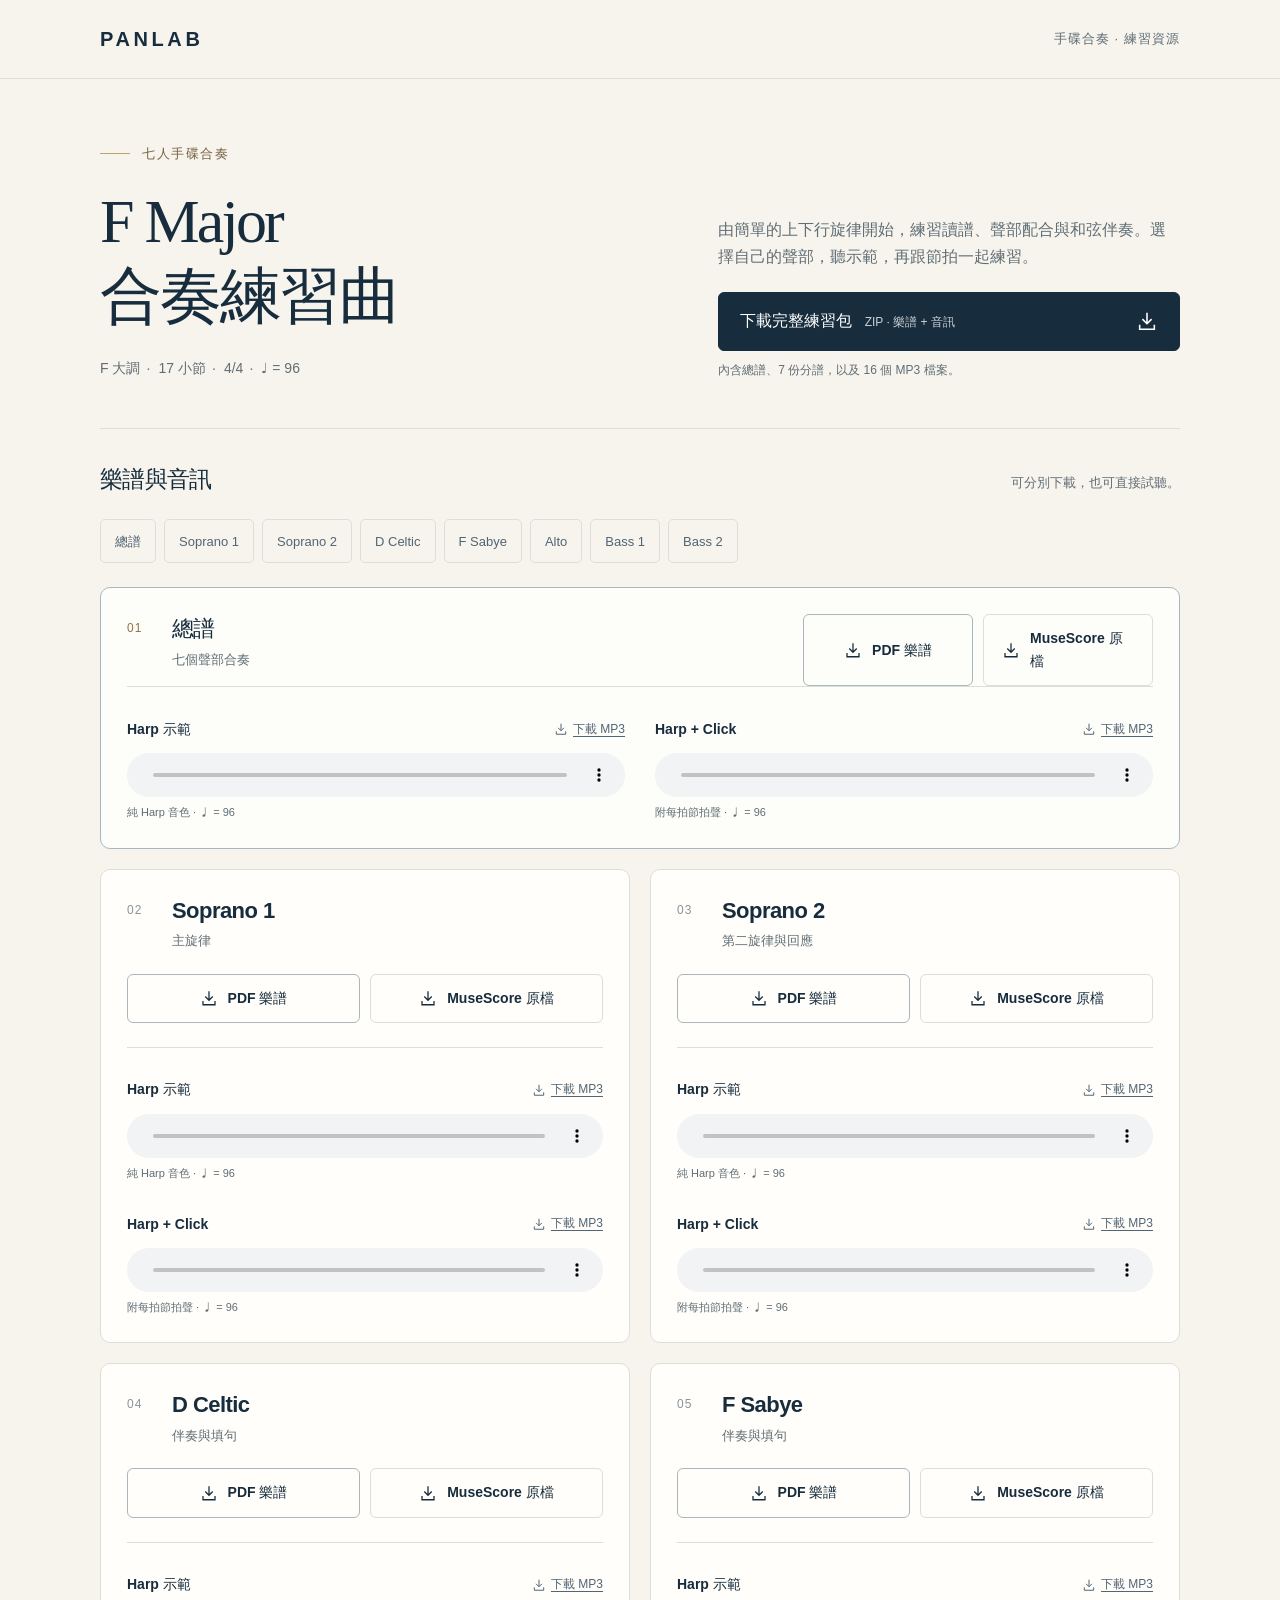
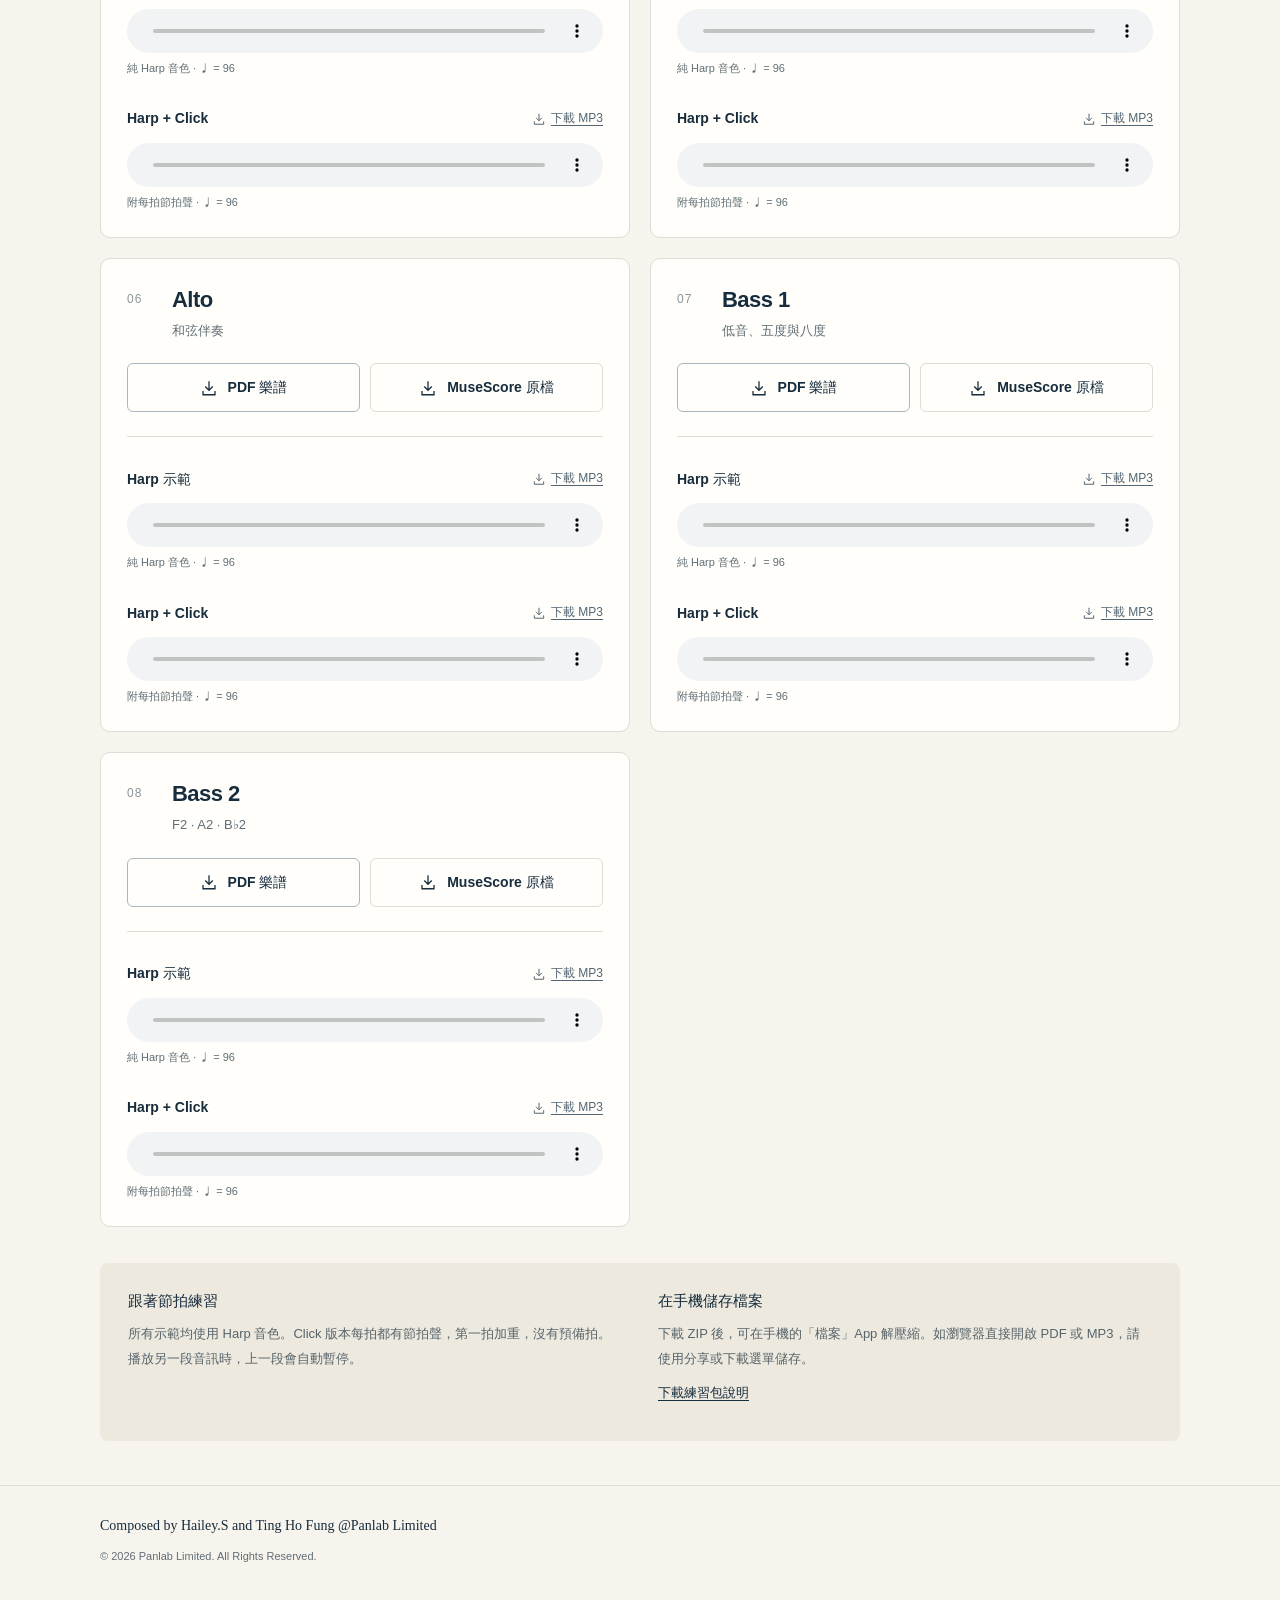
==== index.html @ 7519a70c "Publish Panlab F major practice downloads" ====
<!doctype html>
<html lang="zh-Hant">
<head>
  <meta charset="utf-8">
  <meta name="viewport" content="width=device-width, initial-scale=1">
  <meta name="theme-color" content="#172c3d">
  <meta name="description" content="Panlab F Major 七人手碟合奏練習曲：下載總譜、七份分譜、Harp 示範及附 Click 的 MP3。17 小節，4/4，速度 96。">
  <title>F Major 合奏練習曲 | Panlab</title>
  <link rel="stylesheet" href="style.css">
  <script src="app.js" defer></script>
</head>
<body>
  <a class="skip-link" href="#scores">跳至樂譜與音訊</a>
  <header class="site-header">
    <div class="wrap header-inner">
      <a class="brand" href="./" aria-label="Panlab 首頁">PANLAB</a>
      <span class="header-note">手碟合奏 · 練習資源</span>
    </div>
  </header>
  <main class="wrap">
    <section class="hero" aria-labelledby="page-title">
      <div>
        <p class="eyebrow">七人手碟合奏</p>
        <h1 id="page-title"><span lang="en">F Major</span><br>合奏練習曲</h1>
        <p class="score-meta"><span>F 大調</span><span>17 小節</span><span>4/4</span><span>♩ = 96</span></p>
      </div>
      <div>
        <p class="hero-description">由簡單的上下行旋律開始，練習讀譜、聲部配合與和弦伴奏。選擇自己的聲部，聽示範，再跟節拍一起練習。</p>
        <a class="button button-primary" href="downloads/F-Major-Ensemble-Practice-Revised-Panlab-2026-10-31.zip" download>
          <span>下載完整練習包 <small>ZIP · 樂譜 + 音訊</small></span>
          <svg aria-hidden="true" viewBox="0 0 24 24"><path d="M12 3v12m-5-5 5 5 5-5M4 16v5h16v-5"/></svg>
        </a>
        <p class="zip-note">內含總譜、7 份分譜，以及 16 個 MP3 檔案。</p>
      </div>
    </section>
    <section id="scores" aria-labelledby="scores-title">
      <div class="section-heading">
        <h2 id="scores-title">樂譜與音訊</h2>
        <p>可分別下載，也可直接試聽。</p>
      </div>
      <nav class="part-jumps" aria-label="快速選擇聲部">
        <a href="#part-1">總譜</a>
        <a href="#part-2">Soprano 1</a>
        <a href="#part-3">Soprano 2</a>
        <a href="#part-4">D Celtic</a>
        <a href="#part-5">F Sabye</a>
        <a href="#part-6">Alto</a>
        <a href="#part-7">Bass 1</a>
        <a href="#part-8">Bass 2</a>
      </nav>
      <div class="score-grid">
      <article class="score-card score-card--full" aria-labelledby="part-1">
        <div class="card-heading">
          <span class="card-number" aria-hidden="true">01</span>
          <div>
            <h3 id="part-1">總譜</h3>
            <p class="card-role">七個聲部合奏</p>
          </div>
        </div>
        <div class="score-links">
          <a class="button" href="downloads/Scores/PDF/01-Full-Score.pdf" download aria-label="下載總譜 PDF 樂譜"><svg aria-hidden="true" viewBox="0 0 24 24"><path d="M12 3v12m-5-5 5 5 5-5M4 16v5h16v-5"/></svg>PDF 樂譜</a>
          <a class="button" href="downloads/Scores/MuseScore/01-Full-Score.mscz" download aria-label="下載總譜 MuseScore 原檔"><svg aria-hidden="true" viewBox="0 0 24 24"><path d="M12 3v12m-5-5 5 5 5-5M4 16v5h16v-5"/></svg>MuseScore 原檔</a>
        </div>
        <div class="audio-grid">
          <div class="audio-item">
            <div class="audio-heading">
              <h4>Harp 示範</h4>
              <a href="downloads/Audio/Harp/01-Full-Score-96BPM-Harp.mp3" download aria-label="下載總譜 Harp 示範 MP3"><svg aria-hidden="true" viewBox="0 0 24 24"><path d="M12 3v12m-5-5 5 5 5-5M4 16v5h16v-5"/></svg>下載 MP3</a>
            </div>
            <audio controls preload="none" aria-label="總譜 Harp 示範">
              <source src="downloads/Audio/Harp/01-Full-Score-96BPM-Harp.mp3" type="audio/mpeg">
              您的瀏覽器未支援音訊播放，請使用上方連結下載 MP3。
            </audio>
            <p class="audio-note">純 Harp 音色 · ♩ = 96</p>
          </div>
          <div class="audio-item">
            <div class="audio-heading">
              <h4>Harp + Click</h4>
              <a href="downloads/Audio/Harp-with-Click/01-Full-Score-96BPM-Harp-with-Click.mp3" download aria-label="下載總譜 Harp + Click MP3"><svg aria-hidden="true" viewBox="0 0 24 24"><path d="M12 3v12m-5-5 5 5 5-5M4 16v5h16v-5"/></svg>下載 MP3</a>
            </div>
            <audio controls preload="none" aria-label="總譜 Harp + Click">
              <source src="downloads/Audio/Harp-with-Click/01-Full-Score-96BPM-Harp-with-Click.mp3" type="audio/mpeg">
              您的瀏覽器未支援音訊播放，請使用上方連結下載 MP3。
            </audio>
            <p class="audio-note">附每拍節拍聲 · ♩ = 96</p>
          </div>
        </div>
      </article>
      <article class="score-card" aria-labelledby="part-2">
        <div class="card-heading">
          <span class="card-number" aria-hidden="true">02</span>
          <div>
            <h3 id="part-2">Soprano 1</h3>
            <p class="card-role">主旋律</p>
          </div>
        </div>
        <div class="score-links">
          <a class="button" href="downloads/Scores/PDF/02-Soprano-1.pdf" download aria-label="下載Soprano 1 PDF 樂譜"><svg aria-hidden="true" viewBox="0 0 24 24"><path d="M12 3v12m-5-5 5 5 5-5M4 16v5h16v-5"/></svg>PDF 樂譜</a>
          <a class="button" href="downloads/Scores/MuseScore/02-Soprano-1.mscz" download aria-label="下載Soprano 1 MuseScore 原檔"><svg aria-hidden="true" viewBox="0 0 24 24"><path d="M12 3v12m-5-5 5 5 5-5M4 16v5h16v-5"/></svg>MuseScore 原檔</a>
        </div>
        <div class="audio-grid">
          <div class="audio-item">
            <div class="audio-heading">
              <h4>Harp 示範</h4>
              <a href="downloads/Audio/Harp/02-Soprano-1-96BPM-Harp.mp3" download aria-label="下載Soprano 1 Harp 示範 MP3"><svg aria-hidden="true" viewBox="0 0 24 24"><path d="M12 3v12m-5-5 5 5 5-5M4 16v5h16v-5"/></svg>下載 MP3</a>
            </div>
            <audio controls preload="none" aria-label="Soprano 1 Harp 示範">
              <source src="downloads/Audio/Harp/02-Soprano-1-96BPM-Harp.mp3" type="audio/mpeg">
              您的瀏覽器未支援音訊播放，請使用上方連結下載 MP3。
            </audio>
            <p class="audio-note">純 Harp 音色 · ♩ = 96</p>
          </div>
          <div class="audio-item">
            <div class="audio-heading">
              <h4>Harp + Click</h4>
              <a href="downloads/Audio/Harp-with-Click/02-Soprano-1-96BPM-Harp-with-Click.mp3" download aria-label="下載Soprano 1 Harp + Click MP3"><svg aria-hidden="true" viewBox="0 0 24 24"><path d="M12 3v12m-5-5 5 5 5-5M4 16v5h16v-5"/></svg>下載 MP3</a>
            </div>
            <audio controls preload="none" aria-label="Soprano 1 Harp + Click">
              <source src="downloads/Audio/Harp-with-Click/02-Soprano-1-96BPM-Harp-with-Click.mp3" type="audio/mpeg">
              您的瀏覽器未支援音訊播放，請使用上方連結下載 MP3。
            </audio>
            <p class="audio-note">附每拍節拍聲 · ♩ = 96</p>
          </div>
        </div>
      </article>
      <article class="score-card" aria-labelledby="part-3">
        <div class="card-heading">
          <span class="card-number" aria-hidden="true">03</span>
          <div>
            <h3 id="part-3">Soprano 2</h3>
            <p class="card-role">第二旋律與回應</p>
          </div>
        </div>
        <div class="score-links">
          <a class="button" href="downloads/Scores/PDF/03-Soprano-2.pdf" download aria-label="下載Soprano 2 PDF 樂譜"><svg aria-hidden="true" viewBox="0 0 24 24"><path d="M12 3v12m-5-5 5 5 5-5M4 16v5h16v-5"/></svg>PDF 樂譜</a>
          <a class="button" href="downloads/Scores/MuseScore/03-Soprano-2.mscz" download aria-label="下載Soprano 2 MuseScore 原檔"><svg aria-hidden="true" viewBox="0 0 24 24"><path d="M12 3v12m-5-5 5 5 5-5M4 16v5h16v-5"/></svg>MuseScore 原檔</a>
        </div>
        <div class="audio-grid">
          <div class="audio-item">
            <div class="audio-heading">
              <h4>Harp 示範</h4>
              <a href="downloads/Audio/Harp/03-Soprano-2-96BPM-Harp.mp3" download aria-label="下載Soprano 2 Harp 示範 MP3"><svg aria-hidden="true" viewBox="0 0 24 24"><path d="M12 3v12m-5-5 5 5 5-5M4 16v5h16v-5"/></svg>下載 MP3</a>
            </div>
            <audio controls preload="none" aria-label="Soprano 2 Harp 示範">
              <source src="downloads/Audio/Harp/03-Soprano-2-96BPM-Harp.mp3" type="audio/mpeg">
              您的瀏覽器未支援音訊播放，請使用上方連結下載 MP3。
            </audio>
            <p class="audio-note">純 Harp 音色 · ♩ = 96</p>
          </div>
          <div class="audio-item">
            <div class="audio-heading">
              <h4>Harp + Click</h4>
              <a href="downloads/Audio/Harp-with-Click/03-Soprano-2-96BPM-Harp-with-Click.mp3" download aria-label="下載Soprano 2 Harp + Click MP3"><svg aria-hidden="true" viewBox="0 0 24 24"><path d="M12 3v12m-5-5 5 5 5-5M4 16v5h16v-5"/></svg>下載 MP3</a>
            </div>
            <audio controls preload="none" aria-label="Soprano 2 Harp + Click">
              <source src="downloads/Audio/Harp-with-Click/03-Soprano-2-96BPM-Harp-with-Click.mp3" type="audio/mpeg">
              您的瀏覽器未支援音訊播放，請使用上方連結下載 MP3。
            </audio>
            <p class="audio-note">附每拍節拍聲 · ♩ = 96</p>
          </div>
        </div>
      </article>
      <article class="score-card" aria-labelledby="part-4">
        <div class="card-heading">
          <span class="card-number" aria-hidden="true">04</span>
          <div>
            <h3 id="part-4">D Celtic</h3>
            <p class="card-role">伴奏與填句</p>
          </div>
        </div>
        <div class="score-links">
          <a class="button" href="downloads/Scores/PDF/04-D-Celtic.pdf" download aria-label="下載D Celtic PDF 樂譜"><svg aria-hidden="true" viewBox="0 0 24 24"><path d="M12 3v12m-5-5 5 5 5-5M4 16v5h16v-5"/></svg>PDF 樂譜</a>
          <a class="button" href="downloads/Scores/MuseScore/04-D-Celtic.mscz" download aria-label="下載D Celtic MuseScore 原檔"><svg aria-hidden="true" viewBox="0 0 24 24"><path d="M12 3v12m-5-5 5 5 5-5M4 16v5h16v-5"/></svg>MuseScore 原檔</a>
        </div>
        <div class="audio-grid">
          <div class="audio-item">
            <div class="audio-heading">
              <h4>Harp 示範</h4>
              <a href="downloads/Audio/Harp/04-D-Celtic-96BPM-Harp.mp3" download aria-label="下載D Celtic Harp 示範 MP3"><svg aria-hidden="true" viewBox="0 0 24 24"><path d="M12 3v12m-5-5 5 5 5-5M4 16v5h16v-5"/></svg>下載 MP3</a>
            </div>
            <audio controls preload="none" aria-label="D Celtic Harp 示範">
              <source src="downloads/Audio/Harp/04-D-Celtic-96BPM-Harp.mp3" type="audio/mpeg">
              您的瀏覽器未支援音訊播放，請使用上方連結下載 MP3。
            </audio>
            <p class="audio-note">純 Harp 音色 · ♩ = 96</p>
          </div>
          <div class="audio-item">
            <div class="audio-heading">
              <h4>Harp + Click</h4>
              <a href="downloads/Audio/Harp-with-Click/04-D-Celtic-96BPM-Harp-with-Click.mp3" download aria-label="下載D Celtic Harp + Click MP3"><svg aria-hidden="true" viewBox="0 0 24 24"><path d="M12 3v12m-5-5 5 5 5-5M4 16v5h16v-5"/></svg>下載 MP3</a>
            </div>
            <audio controls preload="none" aria-label="D Celtic Harp + Click">
              <source src="downloads/Audio/Harp-with-Click/04-D-Celtic-96BPM-Harp-with-Click.mp3" type="audio/mpeg">
              您的瀏覽器未支援音訊播放，請使用上方連結下載 MP3。
            </audio>
            <p class="audio-note">附每拍節拍聲 · ♩ = 96</p>
          </div>
        </div>
      </article>
      <article class="score-card" aria-labelledby="part-5">
        <div class="card-heading">
          <span class="card-number" aria-hidden="true">05</span>
          <div>
            <h3 id="part-5">F Sabye</h3>
            <p class="card-role">伴奏與填句</p>
          </div>
        </div>
        <div class="score-links">
          <a class="button" href="downloads/Scores/PDF/05-F-Sabye.pdf" download aria-label="下載F Sabye PDF 樂譜"><svg aria-hidden="true" viewBox="0 0 24 24"><path d="M12 3v12m-5-5 5 5 5-5M4 16v5h16v-5"/></svg>PDF 樂譜</a>
          <a class="button" href="downloads/Scores/MuseScore/05-F-Sabye.mscz" download aria-label="下載F Sabye MuseScore 原檔"><svg aria-hidden="true" viewBox="0 0 24 24"><path d="M12 3v12m-5-5 5 5 5-5M4 16v5h16v-5"/></svg>MuseScore 原檔</a>
        </div>
        <div class="audio-grid">
          <div class="audio-item">
            <div class="audio-heading">
              <h4>Harp 示範</h4>
              <a href="downloads/Audio/Harp/05-F-Sabye-96BPM-Harp.mp3" download aria-label="下載F Sabye Harp 示範 MP3"><svg aria-hidden="true" viewBox="0 0 24 24"><path d="M12 3v12m-5-5 5 5 5-5M4 16v5h16v-5"/></svg>下載 MP3</a>
            </div>
            <audio controls preload="none" aria-label="F Sabye Harp 示範">
              <source src="downloads/Audio/Harp/05-F-Sabye-96BPM-Harp.mp3" type="audio/mpeg">
              您的瀏覽器未支援音訊播放，請使用上方連結下載 MP3。
            </audio>
            <p class="audio-note">純 Harp 音色 · ♩ = 96</p>
          </div>
          <div class="audio-item">
            <div class="audio-heading">
              <h4>Harp + Click</h4>
              <a href="downloads/Audio/Harp-with-Click/05-F-Sabye-96BPM-Harp-with-Click.mp3" download aria-label="下載F Sabye Harp + Click MP3"><svg aria-hidden="true" viewBox="0 0 24 24"><path d="M12 3v12m-5-5 5 5 5-5M4 16v5h16v-5"/></svg>下載 MP3</a>
            </div>
            <audio controls preload="none" aria-label="F Sabye Harp + Click">
              <source src="downloads/Audio/Harp-with-Click/05-F-Sabye-96BPM-Harp-with-Click.mp3" type="audio/mpeg">
              您的瀏覽器未支援音訊播放，請使用上方連結下載 MP3。
            </audio>
            <p class="audio-note">附每拍節拍聲 · ♩ = 96</p>
          </div>
        </div>
      </article>
      <article class="score-card" aria-labelledby="part-6">
        <div class="card-heading">
          <span class="card-number" aria-hidden="true">06</span>
          <div>
            <h3 id="part-6">Alto</h3>
            <p class="card-role">和弦伴奏</p>
          </div>
        </div>
        <div class="score-links">
          <a class="button" href="downloads/Scores/PDF/06-Alto.pdf" download aria-label="下載Alto PDF 樂譜"><svg aria-hidden="true" viewBox="0 0 24 24"><path d="M12 3v12m-5-5 5 5 5-5M4 16v5h16v-5"/></svg>PDF 樂譜</a>
          <a class="button" href="downloads/Scores/MuseScore/06-Alto.mscz" download aria-label="下載Alto MuseScore 原檔"><svg aria-hidden="true" viewBox="0 0 24 24"><path d="M12 3v12m-5-5 5 5 5-5M4 16v5h16v-5"/></svg>MuseScore 原檔</a>
        </div>
        <div class="audio-grid">
          <div class="audio-item">
            <div class="audio-heading">
              <h4>Harp 示範</h4>
              <a href="downloads/Audio/Harp/06-Alto-96BPM-Harp.mp3" download aria-label="下載Alto Harp 示範 MP3"><svg aria-hidden="true" viewBox="0 0 24 24"><path d="M12 3v12m-5-5 5 5 5-5M4 16v5h16v-5"/></svg>下載 MP3</a>
            </div>
            <audio controls preload="none" aria-label="Alto Harp 示範">
              <source src="downloads/Audio/Harp/06-Alto-96BPM-Harp.mp3" type="audio/mpeg">
              您的瀏覽器未支援音訊播放，請使用上方連結下載 MP3。
            </audio>
            <p class="audio-note">純 Harp 音色 · ♩ = 96</p>
          </div>
          <div class="audio-item">
            <div class="audio-heading">
              <h4>Harp + Click</h4>
              <a href="downloads/Audio/Harp-with-Click/06-Alto-96BPM-Harp-with-Click.mp3" download aria-label="下載Alto Harp + Click MP3"><svg aria-hidden="true" viewBox="0 0 24 24"><path d="M12 3v12m-5-5 5 5 5-5M4 16v5h16v-5"/></svg>下載 MP3</a>
            </div>
            <audio controls preload="none" aria-label="Alto Harp + Click">
              <source src="downloads/Audio/Harp-with-Click/06-Alto-96BPM-Harp-with-Click.mp3" type="audio/mpeg">
              您的瀏覽器未支援音訊播放，請使用上方連結下載 MP3。
            </audio>
            <p class="audio-note">附每拍節拍聲 · ♩ = 96</p>
          </div>
        </div>
      </article>
      <article class="score-card" aria-labelledby="part-7">
        <div class="card-heading">
          <span class="card-number" aria-hidden="true">07</span>
          <div>
            <h3 id="part-7">Bass 1</h3>
            <p class="card-role">低音、五度與八度</p>
          </div>
        </div>
        <div class="score-links">
          <a class="button" href="downloads/Scores/PDF/07-Bass-1.pdf" download aria-label="下載Bass 1 PDF 樂譜"><svg aria-hidden="true" viewBox="0 0 24 24"><path d="M12 3v12m-5-5 5 5 5-5M4 16v5h16v-5"/></svg>PDF 樂譜</a>
          <a class="button" href="downloads/Scores/MuseScore/07-Bass-1.mscz" download aria-label="下載Bass 1 MuseScore 原檔"><svg aria-hidden="true" viewBox="0 0 24 24"><path d="M12 3v12m-5-5 5 5 5-5M4 16v5h16v-5"/></svg>MuseScore 原檔</a>
        </div>
        <div class="audio-grid">
          <div class="audio-item">
            <div class="audio-heading">
              <h4>Harp 示範</h4>
              <a href="downloads/Audio/Harp/07-Bass-1-96BPM-Harp.mp3" download aria-label="下載Bass 1 Harp 示範 MP3"><svg aria-hidden="true" viewBox="0 0 24 24"><path d="M12 3v12m-5-5 5 5 5-5M4 16v5h16v-5"/></svg>下載 MP3</a>
            </div>
            <audio controls preload="none" aria-label="Bass 1 Harp 示範">
              <source src="downloads/Audio/Harp/07-Bass-1-96BPM-Harp.mp3" type="audio/mpeg">
              您的瀏覽器未支援音訊播放，請使用上方連結下載 MP3。
            </audio>
            <p class="audio-note">純 Harp 音色 · ♩ = 96</p>
          </div>
          <div class="audio-item">
            <div class="audio-heading">
              <h4>Harp + Click</h4>
              <a href="downloads/Audio/Harp-with-Click/07-Bass-1-96BPM-Harp-with-Click.mp3" download aria-label="下載Bass 1 Harp + Click MP3"><svg aria-hidden="true" viewBox="0 0 24 24"><path d="M12 3v12m-5-5 5 5 5-5M4 16v5h16v-5"/></svg>下載 MP3</a>
            </div>
            <audio controls preload="none" aria-label="Bass 1 Harp + Click">
              <source src="downloads/Audio/Harp-with-Click/07-Bass-1-96BPM-Harp-with-Click.mp3" type="audio/mpeg">
              您的瀏覽器未支援音訊播放，請使用上方連結下載 MP3。
            </audio>
            <p class="audio-note">附每拍節拍聲 · ♩ = 96</p>
          </div>
        </div>
      </article>
      <article class="score-card" aria-labelledby="part-8">
        <div class="card-heading">
          <span class="card-number" aria-hidden="true">08</span>
          <div>
            <h3 id="part-8">Bass 2</h3>
            <p class="card-role">F2 · A2 · B♭2</p>
          </div>
        </div>
        <div class="score-links">
          <a class="button" href="downloads/Scores/PDF/08-Bass-2.pdf" download aria-label="下載Bass 2 PDF 樂譜"><svg aria-hidden="true" viewBox="0 0 24 24"><path d="M12 3v12m-5-5 5 5 5-5M4 16v5h16v-5"/></svg>PDF 樂譜</a>
          <a class="button" href="downloads/Scores/MuseScore/08-Bass-2.mscz" download aria-label="下載Bass 2 MuseScore 原檔"><svg aria-hidden="true" viewBox="0 0 24 24"><path d="M12 3v12m-5-5 5 5 5-5M4 16v5h16v-5"/></svg>MuseScore 原檔</a>
        </div>
        <div class="audio-grid">
          <div class="audio-item">
            <div class="audio-heading">
              <h4>Harp 示範</h4>
              <a href="downloads/Audio/Harp/08-Bass-2-96BPM-Harp.mp3" download aria-label="下載Bass 2 Harp 示範 MP3"><svg aria-hidden="true" viewBox="0 0 24 24"><path d="M12 3v12m-5-5 5 5 5-5M4 16v5h16v-5"/></svg>下載 MP3</a>
            </div>
            <audio controls preload="none" aria-label="Bass 2 Harp 示範">
              <source src="downloads/Audio/Harp/08-Bass-2-96BPM-Harp.mp3" type="audio/mpeg">
              您的瀏覽器未支援音訊播放，請使用上方連結下載 MP3。
            </audio>
            <p class="audio-note">純 Harp 音色 · ♩ = 96</p>
          </div>
          <div class="audio-item">
            <div class="audio-heading">
              <h4>Harp + Click</h4>
              <a href="downloads/Audio/Harp-with-Click/08-Bass-2-96BPM-Harp-with-Click.mp3" download aria-label="下載Bass 2 Harp + Click MP3"><svg aria-hidden="true" viewBox="0 0 24 24"><path d="M12 3v12m-5-5 5 5 5-5M4 16v5h16v-5"/></svg>下載 MP3</a>
            </div>
            <audio controls preload="none" aria-label="Bass 2 Harp + Click">
              <source src="downloads/Audio/Harp-with-Click/08-Bass-2-96BPM-Harp-with-Click.mp3" type="audio/mpeg">
              您的瀏覽器未支援音訊播放，請使用上方連結下載 MP3。
            </audio>
            <p class="audio-note">附每拍節拍聲 · ♩ = 96</p>
          </div>
        </div>
      </article>
      </div>
    </section>
    <aside class="practice-notes" aria-label="使用說明">
      <div>
        <h2>跟著節拍練習</h2>
        <p>所有示範均使用 Harp 音色。Click 版本每拍都有節拍聲，第一拍加重，沒有預備拍。播放另一段音訊時，上一段會自動暫停。</p>
      </div>
      <div>
        <h2>在手機儲存檔案</h2>
        <p>下載 ZIP 後，可在手機的「檔案」App 解壓縮。如瀏覽器直接開啟 PDF 或 MP3，請使用分享或下載選單儲存。</p>
        <a href="downloads/README.txt" download>下載練習包說明</a>
      </div>
    </aside>
  </main>
  <footer class="site-footer">
    <div class="wrap">
      <p class="credit">Composed by Hailey.S and Ting Ho Fung @Panlab Limited</p>
      <p class="copyright">© 2026 Panlab Limited. All Rights Reserved.</p>
    </div>
  </footer>
</body>
</html>
---- style.css ----
:root {
  color-scheme: light;
  --paper: #f7f4ed;
  --white: #fffefa;
  --ink: #172c3d;
  --muted: #606e76;
  --line: #dcded8;
  --accent: #c3a268;
  --soft: #ede9df;
  font-family: -apple-system, BlinkMacSystemFont, "Segoe UI", "PingFang TC", "Microsoft JhengHei", sans-serif;
  font-synthesis: none;
  -webkit-text-size-adjust: 100%;
}

* { box-sizing: border-box; }
html { scroll-behavior: smooth; }
body { margin: 0; background: var(--paper); color: var(--ink); line-height: 1.65; }
a { color: inherit; text-underline-offset: .22em; }
a, button, audio { -webkit-tap-highlight-color: transparent; }
a:focus-visible, summary:focus-visible, audio:focus-visible { outline: 3px solid #967132; outline-offset: 4px; }
svg { flex: 0 0 auto; width: 18px; height: 18px; stroke: currentColor; stroke-width: 1.7; fill: none; }
.wrap { width: min(1080px, calc(100% - 48px)); margin-inline: auto; }
.skip-link { position: fixed; top: -100px; left: 16px; padding: 12px 20px; z-index: 10; background: var(--ink); color: white; }
.skip-link:focus { top: 16px; }
.site-header { border-bottom: 1px solid var(--line); }
.header-inner { min-height: 78px; display: flex; align-items: center; justify-content: space-between; gap: 20px; }
.brand { display: inline-flex; align-items: center; min-height: 44px; text-decoration: none; font-size: 20px; font-weight: 750; letter-spacing: .18em; }
.header-note { color: var(--muted); font-size: 13px; letter-spacing: .08em; }
.hero { padding: 64px 0 48px; display: grid; grid-template-columns: 1.2fr 1fr; align-items: end; gap: 64px; }
.eyebrow { display: flex; align-items: center; gap: 12px; margin: 0 0 20px; color: #766442; font-size: 13px; letter-spacing: .12em; }
.eyebrow::before { content: ""; width: 30px; height: 1px; background: var(--accent); }
h1 { margin: 0 0 24px; font-size: clamp(38px, 5.4vw, 62px); font-weight: 600; line-height: 1.2; letter-spacing: -.035em; }
h1 span { font-family: Georgia, "Times New Roman", serif; font-weight: 400; letter-spacing: -.045em; }
.score-meta { display: flex; flex-wrap: wrap; gap: 8px 18px; margin: 0; color: var(--muted); font-size: 14px; }
.score-meta span + span { position: relative; }
.score-meta span + span::before { content: "·"; position: absolute; left: -12px; }
.hero-description { margin: 0 0 22px; color: var(--muted); font-size: 16px; max-width: 31em; }
.button { min-height: 48px; display: inline-flex; align-items: center; justify-content: center; gap: 10px; padding: 12px 18px; border-radius: 6px; border: 1px solid var(--line); text-decoration: none; font-size: 14px; font-weight: 600; transition: background-color .16s, border-color .16s; }
.button:hover { background: var(--soft); border-color: #a9b1b2; }
.button-primary { width: 100%; min-height: 58px; justify-content: space-between; padding: 15px 21px; background: var(--ink); border-color: var(--ink); color: white; font-size: 16px; }
.button-primary:hover { background: #254357; border-color: #254357; }
.button-primary svg { width: 22px; height: 22px; }
.button-primary small { font-size: 12px; font-weight: 400; opacity: .78; margin-left: 8px; }
.zip-note { margin: 10px 0 0; color: var(--muted); font-size: 12px; }
.section-heading { margin: 0 0 22px; padding-top: 32px; border-top: 1px solid var(--line); display: flex; align-items: baseline; justify-content: space-between; gap: 20px; }
h2 { margin: 0; font-size: 23px; font-weight: 600; letter-spacing: -.03em; }
.section-heading p { margin: 0; font-size: 13px; color: var(--muted); }
.part-jumps { display: flex; flex-wrap: wrap; gap: 8px; margin: -2px 0 24px; }
.part-jumps a { display: inline-flex; align-items: center; justify-content: center; min-height: 44px; padding: 8px 14px; border: 1px solid var(--line); border-radius: 5px; text-decoration: none; color: #526574; font-size: 13px; }
.part-jumps a:hover { background: var(--soft); border-color: #a9b1b2; }
.score-grid { display: grid; grid-template-columns: repeat(2, minmax(0, 1fr)); gap: 20px; }
.score-card { min-width: 0; padding: 26px; border: 1px solid var(--line); border-radius: 10px; background: var(--white); }
.score-card--full { grid-column: 1 / -1; border-color: #aab7be; background: #fdfdf9; }
.card-heading { display: flex; align-items: center; gap: 14px; margin-bottom: 22px; }
.card-number { align-self: flex-start; min-width: 31px; padding-top: 5px; color: #89949a; font-size: 12px; font-variant-numeric: tabular-nums; letter-spacing: .08em; }
.score-card--full .card-number { color: #927444; }
h3 { margin: 0; font-size: 22px; font-weight: 600; line-height: 1.4; letter-spacing: -.025em; scroll-margin-top: 24px; }
.card-role { margin: 4px 0 0; color: var(--muted); font-size: 13px; }
.score-links { display: grid; grid-template-columns: 1fr 1fr; gap: 10px; margin-bottom: 24px; }
.score-card--full .score-links { max-width: 420px; }
.score-links .button:first-child { border-color: #aab7be; }
.audio-grid { display: grid; gap: 20px; padding-top: 20px; border-top: 1px solid var(--line); }
.score-card--full .audio-grid { grid-template-columns: repeat(2, minmax(0, 1fr)); gap: 30px; }
.audio-item { min-width: 0; }
.audio-heading { min-height: 44px; display: flex; align-items: center; justify-content: space-between; gap: 12px; }
h4 { margin: 0; font-size: 14px; font-weight: 600; }
.audio-heading a { display: inline-flex; align-items: center; gap: 5px; min-height: 44px; color: #526574; font-size: 12px; white-space: nowrap; }
.audio-heading svg { width: 14px; height: 14px; }
audio { display: block; width: 100%; height: 44px; margin-top: 2px; border-radius: 5px; }
.audio-note { margin: 6px 0 0; color: var(--muted); font-size: 11px; }
.practice-notes { margin: 36px 0 44px; padding: 26px 28px; border-radius: 8px; background: var(--soft); display: grid; grid-template-columns: 1fr 1fr; gap: 36px; }
.practice-notes h2 { font-size: 15px; margin-bottom: 8px; letter-spacing: 0; }
.practice-notes p { margin: 0; color: #57646a; font-size: 13px; line-height: 1.9; }
.practice-notes a { display: inline-flex; align-items: center; min-height: 44px; font-size: 13px; }
.site-footer { padding: 28px 0 36px; border-top: 1px solid var(--line); }
.credit { margin: 0 0 10px; font-family: Georgia, "Times New Roman", serif; font-size: 14px; }
.copyright { margin: 0; font-size: 11px; color: var(--muted); }

@media (min-width: 780px) {
  .score-card--full .card-heading { margin-bottom: 16px; }
  .score-card--full .score-links { position: absolute; right: 26px; top: 26px; width: 350px; }
  .score-card--full { position: relative; }
}
@media (max-width: 779px) {
  .hero { grid-template-columns: 1fr; gap: 28px; padding: 42px 0 34px; }
  .hero-description { max-width: none; }
  .score-grid { gap: 16px; }
  .score-card { padding: 22px; }
  .section-heading { padding-top: 26px; }
}
@media (max-width: 600px) {
  .wrap { width: calc(100% - 36px); }
  .header-inner { min-height: 64px; }
  .brand { font-size: 17px; }
  .header-note { font-size: 11px; letter-spacing: .02em; }
  .eyebrow { font-size: 11px; margin-bottom: 18px; }
  h1 { font-size: clamp(36px, 10.5vw, 48px); margin-bottom: 22px; }
  .hero-description { font-size: 14px; line-height: 1.85; }
  .score-meta { font-size: 13px; gap: 5px 18px; }
  .button-primary small { display: none; }
  .section-heading { align-items: flex-start; gap: 6px; flex-direction: column; }
  h2 { font-size: 21px; }
  .section-heading p { font-size: 12px; }
  .score-grid { grid-template-columns: minmax(0, 1fr); }
  .score-card { padding: 21px 19px; }
  .score-card--full .audio-grid { grid-template-columns: minmax(0, 1fr); gap: 20px; }
  .card-heading { gap: 10px; margin-bottom: 20px; }
  h3 { font-size: 21px; }
  .score-links { gap: 8px; margin-bottom: 20px; }
  .score-links .button { padding-inline: 9px; font-size: 13px; }
  .practice-notes { grid-template-columns: 1fr; gap: 24px; padding: 22px; margin-block: 28px 32px; }
  .site-footer { padding-top: 24px; }
  .credit { font-size: 13px; line-height: 1.8; }
}
@media (prefers-reduced-motion: reduce) {
  html { scroll-behavior: auto; }
  .button { transition: none; }
}
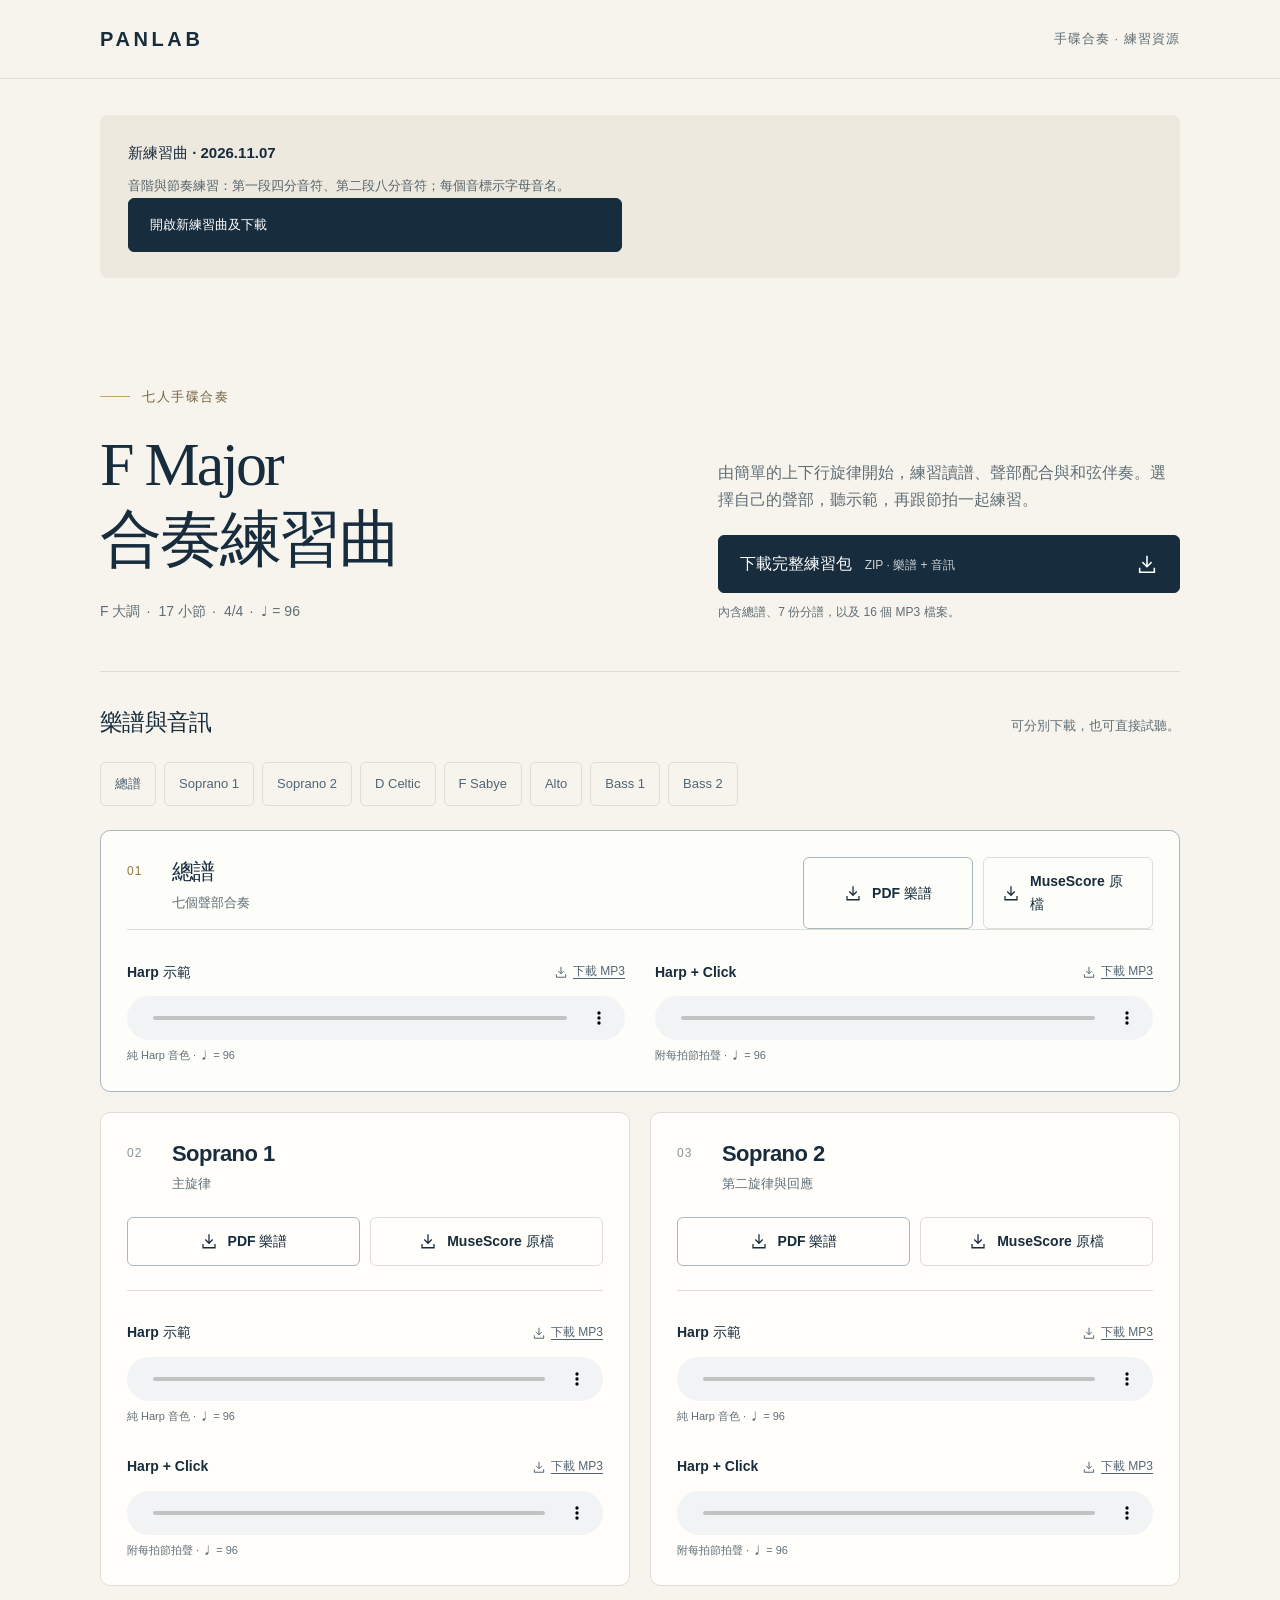
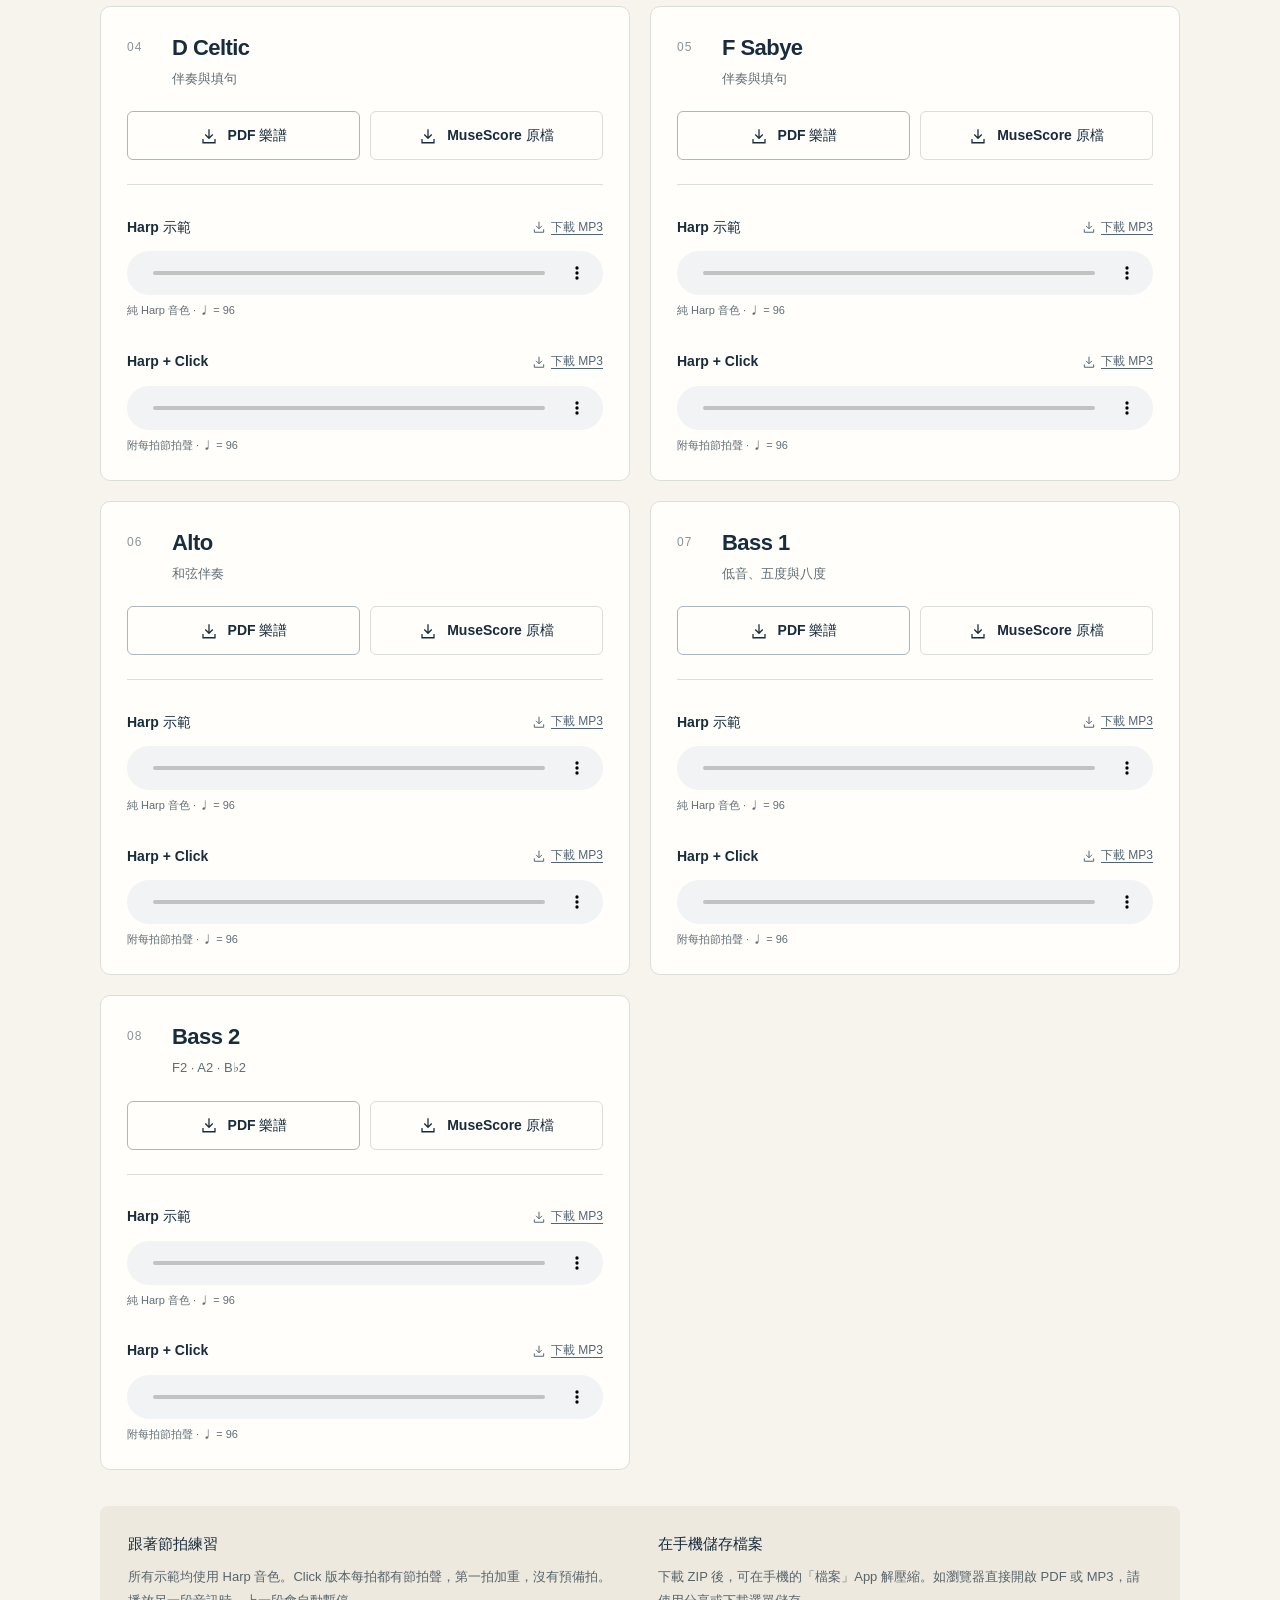
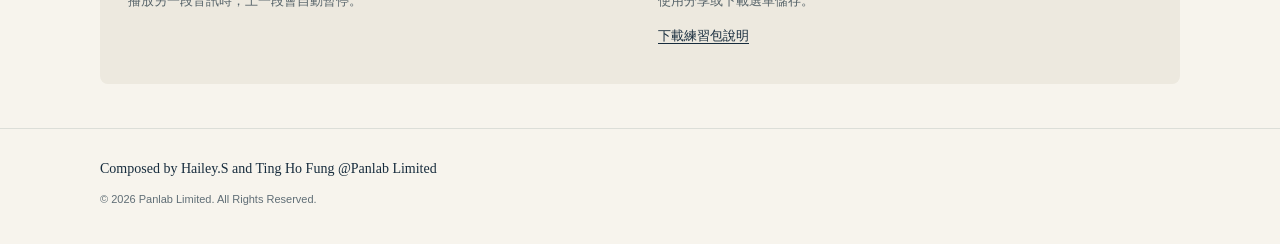
==== commit 5aed6f6e: "Add F major scale and pulse study with letter note names" ====
--- a/index.html
+++ b/index.html
@@ -18,6 +18,13 @@
     </div>
   </header>
   <main class="wrap">
+    <aside class="practice-notes" aria-label="新練習曲">
+      <div>
+        <h2>新練習曲 · 2026.11.07</h2>
+        <p>音階與節奏練習：第一段四分音符、第二段八分音符；每個音標示字母音名。</p>
+        <a class="button button-primary" href="scale-study-20261107/">開啟新練習曲及下載</a>
+      </div>
+    </aside>
     <section class="hero" aria-labelledby="page-title">
       <div>
         <p class="eyebrow">七人手碟合奏</p>
